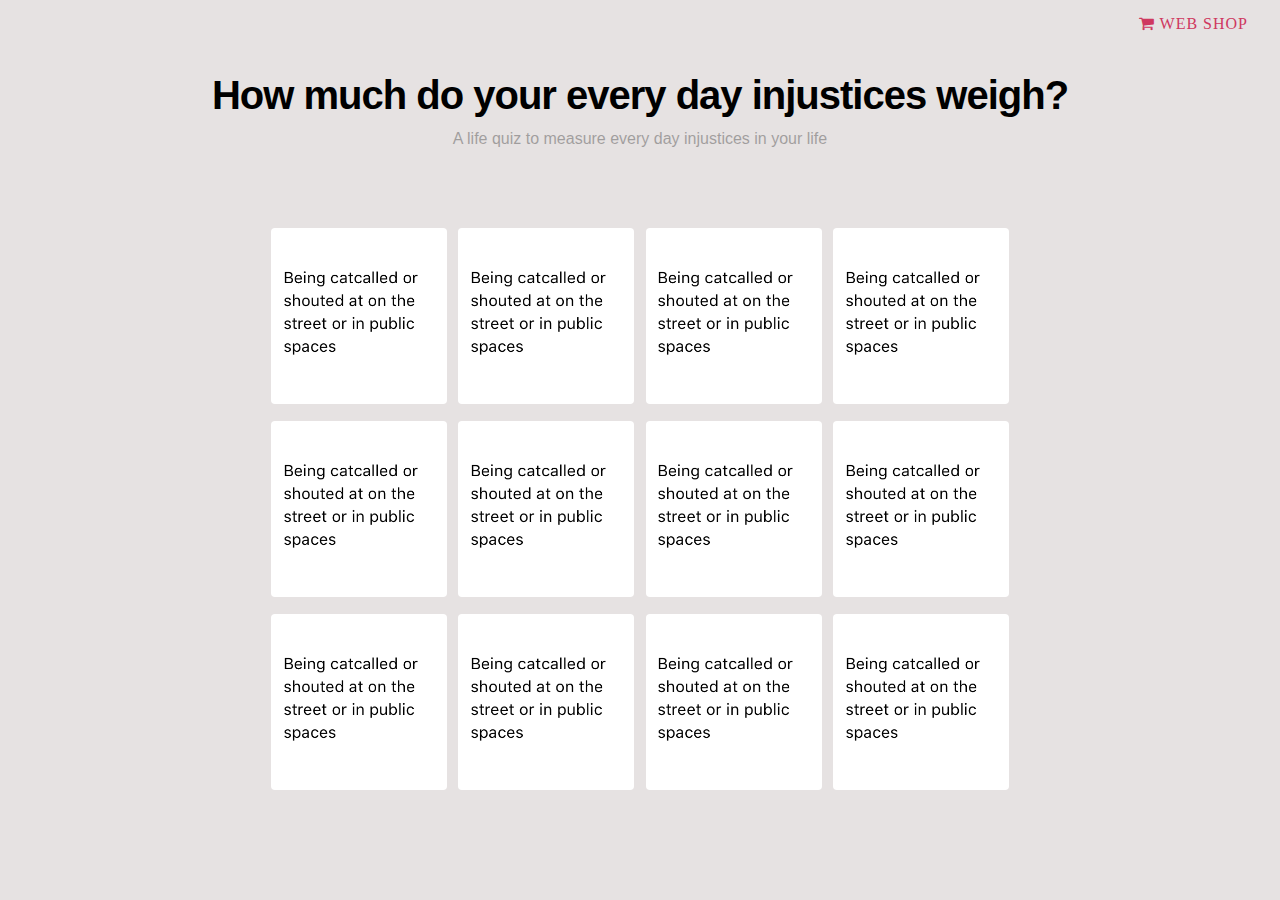
==== index.html @ 74b06e84 "add initial files" ====
<!DOCTYPE html>
<html lang="en" class="no-js">
	<head>
		<meta charset="UTF-8" />
		<meta http-equiv="X-UA-Compatible" content="IE=edge">
		<meta name="viewport" content="width=device-width, initial-scale=1">
		<title>Quiz | Everyday Injustices</title>
		<meta name="description" content="For the Everyday Injustices" />
		<meta name="keywords" content="injustice, micro, aggression, harrassment, everyday" />
		<meta name="author" content="Stephanie Lee" />
		<link rel="shortcut icon" href="../favicon.ico">
		<link rel="stylesheet" type="text/css" href="css/normalize.css" />
		<link rel="stylesheet" type="text/css" href="fonts/font-awesome-4.2.0/css/font-awesome.min.css" />
		<link rel="stylesheet" type="text/css" href="css/demo.css" />
		<link rel="stylesheet" type="text/css" href="css/bottom-area.css" />
		<script src="js/modernizr.custom.js"></script>
	</head>
	<body>
		<div class="container">
			<!-- Top Navigation -->
			<div class="codrops-top clearfix">
				<span class="right"><a class="fa fa-shopping-cart" href="/webshop/index.html"><span> Web Shop</span></a></span>
			</div>
			<div class="content">
				<header class="codrops-header">
					<h1>How much do your every day injustices weigh?
						<span>A life quiz to measure every day injustices in your life</span></h1>

				</header>
				<div id="grid" class="grid clearfix">
					<div class="grid__item"><img class="ma" src="img/ma-00.png"></img></div>
					<div class="grid__item"><img class="ma" src="img/ma-00.png"></img></div>
					<div class="grid__item"><img class="ma" src="img/ma-00.png"></img></div>
					<div class="grid__item"><img class="ma" src="img/ma-00.png"></img></div>
					<div class="grid__item"><img class="ma" src="img/ma-00.png"></img></div>
					<div class="grid__item"><img class="ma" src="img/ma-00.png"></img></div>
					<div class="grid__item"><img class="ma" src="img/ma-00.png"></img></div>
					<div class="grid__item"><img class="ma" src="img/ma-00.png"></img></div>
					<div class="grid__item"><img class="ma" src="img/ma-00.png"></img></div>
					<div class="grid__item"><img class="ma" src="img/ma-00.png"></img></div>
					<div class="grid__item"><img class="ma" src="img/ma-00.png"></img></div>
					<div class="grid__item"><img class="ma" src="img/ma-00.png"></img></div>
				</div>
			</div><!-- /content -->
		</div><!-- /container -->
		<div id="drop-area" class="drop-area">
			<div>
				<div class="drop-area__item"><div class="dummy"></div></div>
				<div class="drop-area__item"><div class="dummy"></div></div>
				<div class="drop-area__item"><div class="dummy"></div></div>
				<div class="drop-area__item"><div class="dummy"></div></div>
			</div>
		</div>
		<div class="drop-overlay"></div>
		<script src="js/draggabilly.pkgd.min.js"></script>
		<script src="js/dragdrop.js"></script>
		<script>
			(function() {
				var body = document.body,
					dropArea = document.getElementById( 'drop-area' ),
					droppableArr = [], dropAreaTimeout;

				// initialize droppables
				[].slice.call( document.querySelectorAll( '#drop-area .drop-area__item' )).forEach( function( el ) {
					droppableArr.push( new Droppable( el, {
						onDrop : function( instance, draggableEl ) {
							// show checkmark inside the droppabe element
							classie.add( instance.el, 'drop-feedback' );
							clearTimeout( instance.checkmarkTimeout );
							instance.checkmarkTimeout = setTimeout( function() {
								classie.remove( instance.el, 'drop-feedback' );
							}, 800 );
							// ...
						}
					} ) );
				} );

				// initialize draggable(s)
				[].slice.call(document.querySelectorAll( '#grid .grid__item' )).forEach( function( el ) {
					new Draggable( el, droppableArr, {
						draggabilly : { containment: document.body },
						onStart : function() {
							// add class 'drag-active' to body
							classie.add( body, 'drag-active' );
							// clear timeout: dropAreaTimeout (toggle drop area)
							clearTimeout( dropAreaTimeout );
							// show dropArea
							classie.add( dropArea, 'show' );
						},
						onEnd : function( wasDropped ) {
							var afterDropFn = function() {
								// hide dropArea
								classie.remove( dropArea, 'show' );
								// remove class 'drag-active' from body
								classie.remove( body, 'drag-active' );
							};

							if( !wasDropped ) {
								afterDropFn();
							}
							else {
								// after some time hide drop area and remove class 'drag-active' from body
								clearTimeout( dropAreaTimeout );
								dropAreaTimeout = setTimeout( afterDropFn, 400 );
							}
						}
					} );
				} );
			})();
		</script>
	</body>
</html>
---- css/demo.css ----
@import url(http://fonts.googleapis.com/css?family=Raleway:200,400,700);

@font-face {
	font-weight: normal;
	font-style: normal;
	font-family: 'codropsicons';
	src:url('../fonts/codropsicons/codropsicons.eot');
	src:url('../fonts/codropsicons/codropsicons.eot?#iefix') format('embedded-opentype'),
		url('../fonts/codropsicons/codropsicons.woff') format('woff'),
		url('../fonts/codropsicons/codropsicons.ttf') format('truetype'),
		url('../fonts/codropsicons/codropsicons.svg#codropsicons') format('svg');
}

*, *:after, *:before { -webkit-box-sizing: border-box; box-sizing: border-box; }
.clearfix:before, .clearfix:after { content: ''; display: table; }
.clearfix:after { clear: both; }

body {
	background: #E6E2E2;
	color: #000;
	font-weight: 400;
	font-size: 1em;
	font-family: 'Playfair Display', Arial, sans-serif;
	letter-spacing: .5px;
}

a {
	color: #CF3860;
	text-decoration: none;
	outline: none;
}

a:hover, a:focus {
	color: #000;
}

.skin-1 { background: #ccd1d5; color: #fff; }
.skin-1 a { color: #3498db; }
.skin-1 a:hover, .skin-1 a:focus { color: #2980b9; }

.skin-2 { background: #333; color: #fff; }
.skin-2 a { color: #edaa62; }
.skin-2 a:hover, .skin-2 a:focus { color: #fff; }

.skin-3 { background: #f1f1f1; color: #6C7A89; }
.skin-3 a { color: #475463; }
.skin-3 a:hover, .skin-3 a:focus { color: #6C7A89; }

.skin-4 { background: #434d55; color: #eee; }
.skin-4 a { color: #2fa0ec; }
.skin-4 a:hover, .skin-4 a:focus { color: #eee; }

.skin-5 { background: #f9f6ee; color: #aaaa9f; }
.skin-5 a { color: #62b989; }
.skin-5 a:hover, .skin-4 a:focus { color: #737369; }

.skin-6 { background: #fff; color: #474843; }
.skin-6 a { color: #ff7474; }
.skin-6 a:hover, .skin-6 a:focus { color: #474843; }

.content {
	max-width: 1290px;
	margin: 0 auto;
	text-align: center;
	-webkit-touch-callout: none;
	-webkit-user-select: none;
	-khtml-user-select: none;
	-moz-user-select: none;
	-ms-user-select: none;
	user-select: none;
}

/* Header */
.codrops-header {
	padding: 0 1em 3em;
	letter-spacing: -1px;
}

.codrops-header h1 {
	font-weight: 700;
	font-size: 2.5em;
	line-height: 1;
}

.codrops-header h1 span {
	display: block;
	font-size: 40%;
	margin-top: 1em;
	font-weight: 400;
	font-family: 'Helvetica Neue', Helvetica, Arial, sans-serif;
	opacity: 0.3;
	letter-spacing: 0px;
}

/* To Navigation Style */
.codrops-top {
	width: 100%;
	text-transform: uppercase;
	font-weight: 700;
	font-size: 1em;
	line-height: 2.2;
}

.codrops-top a {
	display: inline-block;
	padding: 1em 2em;
	text-decoration: none;
	letter-spacing: 1px;
}

.codrops-top span.right {
	float: right;
}

.codrops-top span.right a {
	display: block;
	float: left;
}

.codrops-icon:before {
	margin: 0 4px;
	text-transform: none;
	font-weight: normal;
	font-style: normal;
	font-variant: normal;
	font-family: 'codropsicons';
	line-height: 1;
	speak: none;
	-webkit-font-smoothing: antialiased;
}

.codrops-icon-drop:before {
	content: "\e001";
}

.codrops-icon-prev:before {
	content: "\e004";
}

/* Codrops demo links */
.codrops-demos a {
	font-weight: 700;
	text-transform: uppercase;
	letter-spacing: 1px;
	padding: 0.3em 0;
	margin: 0.25em 1em;
	font-size: 0.75em;
	display: inline-block;
	border-bottom: 2px solid rgba(0,0,0,0.2);
	border-color: initial;
}

.codrops-demos a.current-demo {
	border-bottom-color: transparent;
}

/* Related demos */
.related {
	text-align: center;
	padding-top: 6em;
}

.related p {
	font-size: 1.15em;
}

.related > a {
	vertical-align: top;
	width: calc(100% - 20px);
	max-width: 340px;
	display: inline-block;
	text-align: center;
	margin: 20px 10px;
	padding: 25px;
}

.related a img {
	max-width: 100%;
	opacity: 0.8;
	border-radius: 4px;
}

.related a:hover img,
.related a:active img {
	opacity: 1;
}

.related a h3 {
	margin: 0;
	padding: 0.5em 0 0.3em;
	max-width: 300px;
	text-align: left;
}

@media screen and (max-width: 27em) {
	.codrops-header,
	.related {
		font-size: 75%;
	}
	.codrops-icon {
		font-size: 1.5em;
	}
	.codrops-icon span {
		display: none;
	}
}
---- css/bottom-area.css ----
.grid {
	margin: 0 auto;
	max-width: 50em;
	padding: 0 1em;
}

.grid__item {
	font-size: 2em;
	display: inline-block;
	margin: 0.2em 0.1em;
	padding-top: 2.25em;
	width: 5.5em;
	height: 5.5em;
	border-radius: 4px;
	background: #fff;
	color: #76737C;
	text-align: center;
	position: relative;
}

.grid__item:hover {
	cursor: move;
	cursor: -webkit-grab;
	cursor: grab;
}

.grid__item:active {
	cursor: -webkit-grabbing;
	cursor: grabbing;
}

.grid__item .ma {
	    display: block;
	    width: 5em;
	    position: absolute;
			margin-top: -20%;
			padding: 0.2em 0.4em;
}

.is-dragging {
	background: #4e4c52;
}

.is-active {
	z-index: 100;
}

.is-dropped {
	opacity: 0;
	-webkit-transform: scale3d(0.7,0.7,1) !important;
	transform: scale3d(0.7,0.7,1) !important;
}

.is-complete {
	opacity: 1;
	-webkit-transition: opacity 0.3s, -webkit-transform 0.3s !important;
	transition: opacity 0.3s, transform 0.3s !important;
	-webkit-transform: scale3d(1,1,1) !important;
	transform: scale3d(1,1,1) !important;
}

.animate {
	-webkit-transition: all 0.3s ease-out;
	transition: all 0.3s ease-out;
}

.drop-area {
	position: fixed;
	top: 100%;
	left: 0;
	z-index: 99;
	width: 100%;
	height: 17em;
	background: #CF3860;
	text-align: center;
	-webkit-transition: -webkit-transform 0.5s cubic-bezier(0.6,0,0.4,1);
	transition: transform 0.5s cubic-bezier(0.6,0,0.4,1);
	-webkit-transform: translate3d(0,20px,0);
	transform: translate3d(0,20px,0);
}

.drop-area.show {
	-webkit-transform: translate3d(0,-100%,0);
  transform: translate3d(0,-100%,0);
}

.drop-area > div {
	width: 100%;
	height: 100%;
	-webkit-transition: -webkit-transform 0.4s 0.3s;
	transition: transform 0.4s 0.3s;
	-webkit-transform: translate3d(0,50%,0);
	transform: translate3d(0,50%,0);
}

.drop-area.show > div {
	-webkit-transform: translate3d(0,0,0);
	transform: translate3d(0,0,0);
}

.drop-area__item {
	position: relative;
	display: inline-block;
	margin: 1.25em 1% 1% 1%;
	max-width: 13em;
	width: 20%;
	height: 12em;
	border-radius: 4px;
	background: rgba(255,255,255,0.1);

	-webkit-transition: -webkit-transform 0.3s, background 0.3s;
	transition: transform 0.3s, background 0.3s;
	-webkit-backface-visibility: hidden;
}

.drop-area__item.highlight {
	background: rgba(0,0,0,0.15);
	-webkit-transform: scale3d(1.08,1.08,1);
	transform: scale3d(1.08,1.08,1);
}

.drop-area__item::before,
.drop-area__item::after {
	position: absolute;
	top: 50%;
	left: 0;
	width: 100%;
	color: rgba(0,0,0,0.15);
	font-size: 1.5em;
	margin-top: -0.35em;
	font-family: FontAwesome;
	pointer-events: none;
}

.drop-area__item::before {
	content: 'I have experienced this';
	/*content: '\f067';*/
}

.drop-feedback.drop-area__item::before {
	opacity: 0;
	-webkit-transform: scale3d(0,0,1);
	transform: scale3d(0,0,1);
}

.drop-area__item::after {
	color: rgba(255,253,197,0.6);
	content: '\f00c';
	font-size: 3em;
	margin-top: -0.5em;
	opacity: 0;
	-webkit-transition: opacity 0.3s, -webkit-transform 0.3s;
	transition: opacity 0.3s, transform 0.3s;
	-webkit-transform: scale3d(2,2,1);
	transform: scale3d(2,2,1);
}

.drop-feedback.drop-area__item::after {
	opacity: 1;
	-webkit-transform: scale3d(1,1,1);
	transform: scale3d(1,1,1);
}

.dummy,
.dummy::after {
	position: absolute;
	top: 100%;
	left: 0;
	margin: 0.25em 0;
	height: 0.65em;
	border-radius: 2px;
	background: rgba(0,0,0,0.15);
	-webkit-backface-visibility: hidden;
}

.dummy {
	width: 90%;
}

.dummy::after {
	width: 60%;
	content: '';
}

.drop-overlay {
	position: fixed;
	top: 0;
	left: 0;
	width: 100%;
	height: 100%;
	background: rgba(0,0,0,0.3);
	opacity: 0;
	-webkit-transition: opacity 0.3s;
	transition: opacity 0.3s;
	pointer-events: none;
}

.drop-area.show + .drop-overlay {
	opacity: 1;
}

.helper {
	position: absolute !important;
	margin: 0;
}

@media screen and (max-width: 50em) {
	.grid__item {
		font-size: 1.5em;
	}
	.drop-area {
		font-size: 0.6em;
	}
}

@media screen and (max-width: 25.5em) {
	.grid {
		padding: 0 2em;
	}
	.grid__item {
		font-size: 1em;
	}
}
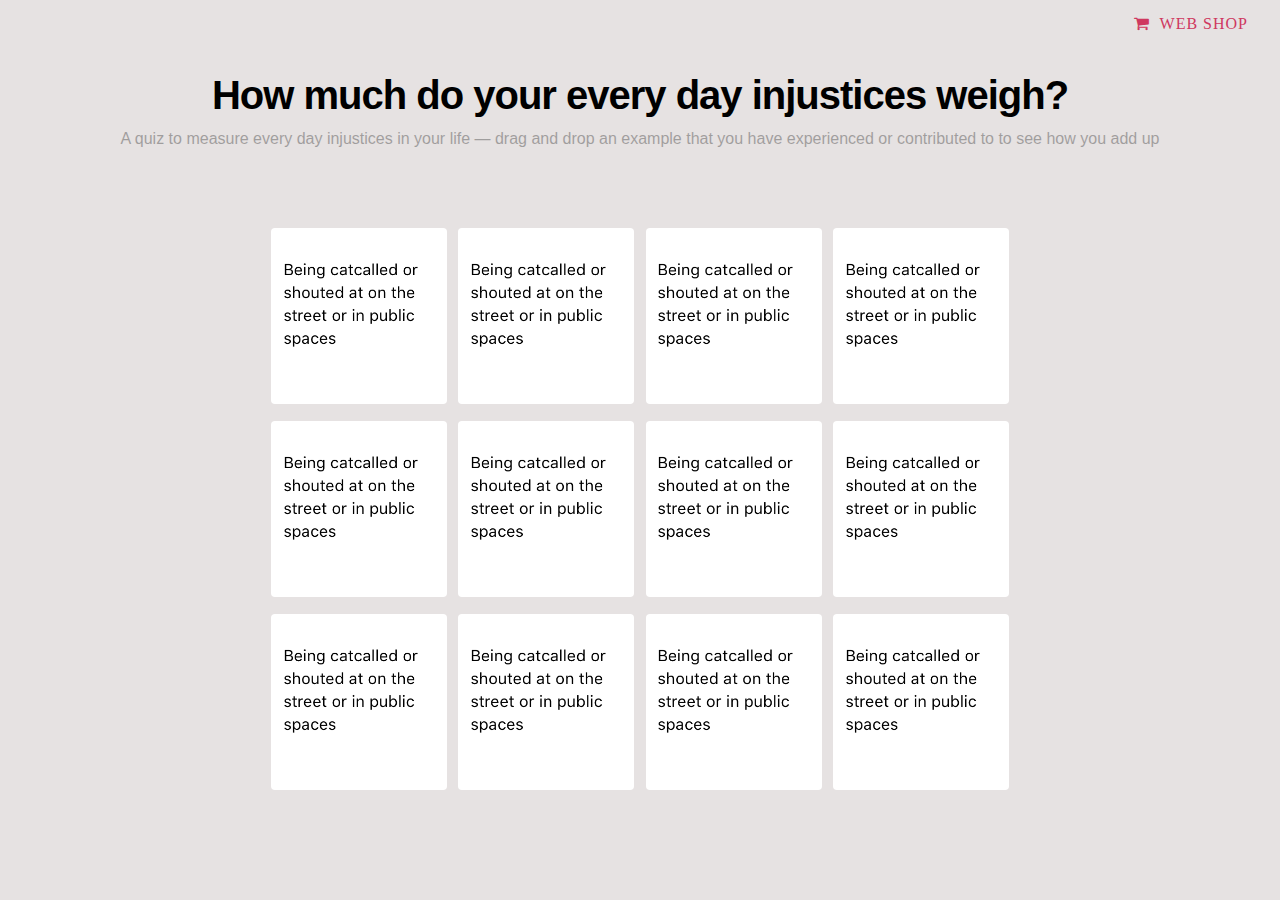
==== commit 8448393b: "webshop link appearance & testing ways to switch out grid examples" ====
--- a/index.html
+++ b/index.html
@@ -19,27 +19,41 @@
 		<div class="container">
 			<!-- Top Navigation -->
 			<div class="codrops-top clearfix">
-				<span class="right"><a class="fa fa-shopping-cart" href="/webshop/index.html"><span> Web Shop</span></a></span>
+				<span class="right"><a class="fa fa-shopping-cart" href="/webshop/index.html"><span>&nbsp;&nbsp;Web Shop</span></a></span>
 			</div>
 			<div class="content">
 				<header class="codrops-header">
 					<h1>How much do your every day injustices weigh?
-						<span>A life quiz to measure every day injustices in your life</span></h1>
+						<span>A quiz to measure every day injustices in your life —
+							drag and drop an example that you have experienced or contributed to to see how you add up
+						</span>
+					</h1>
 
 				</header>
 				<div id="grid" class="grid clearfix">
-					<div class="grid__item"><img class="ma" src="img/ma-00.png"></img></div>
-					<div class="grid__item"><img class="ma" src="img/ma-00.png"></img></div>
-					<div class="grid__item"><img class="ma" src="img/ma-00.png"></img></div>
-					<div class="grid__item"><img class="ma" src="img/ma-00.png"></img></div>
-					<div class="grid__item"><img class="ma" src="img/ma-00.png"></img></div>
-					<div class="grid__item"><img class="ma" src="img/ma-00.png"></img></div>
-					<div class="grid__item"><img class="ma" src="img/ma-00.png"></img></div>
-					<div class="grid__item"><img class="ma" src="img/ma-00.png"></img></div>
-					<div class="grid__item"><img class="ma" src="img/ma-00.png"></img></div>
-					<div class="grid__item"><img class="ma" src="img/ma-00.png"></img></div>
-					<div class="grid__item"><img class="ma" src="img/ma-00.png"></img></div>
-					<div class="grid__item"><img class="ma" src="img/ma-00.png"></img></div>
+					<div class="grid__item"><img class='ma' src='img/ma-00.png'></img></div>
+					<div class="grid__item"><img class='ma' src='img/ma-00.png'></img></div>
+					<div class="grid__item"><img class='ma' src='img/ma-00.png'></img></div>
+					<div class="grid__item"><img class='ma' src='img/ma-00.png'></img></div>
+					<div class="grid__item"><img class='ma' src='img/ma-00.png'></img></div>
+					<div class="grid__item"><img class='ma' src='img/ma-00.png'></img></div>
+					<div class="grid__item"><img class='ma' src='img/ma-00.png'></img></div>
+					<div class="grid__item"><img class='ma' src='img/ma-00.png'></img></div>
+					<div class="grid__item"><img class='ma' src='img/ma-00.png'></img></div>
+					<div class="grid__item"><img class='ma' src='img/ma-00.png'></img></div>
+					<div class="grid__item"><img class='ma' src='img/ma-00.png'></img></div>
+					<div class="grid__item"><img class='ma' src='img/ma-00.png'></img></div>
+					<!-- <div class="grid__item">Micro Justice Issue 002</div>
+					<div class="grid__item">Micro Justice Issue 003</div>
+					<div class="grid__item">Micro Justice Issue 004</div>
+					<div class="grid__item">Micro Justice Issue 005</div>
+					<div class="grid__item">Micro Justice Issue 006</div>
+					<div class="grid__item">Micro Justice Issue 007</div>
+					<div class="grid__item">Micro Justice Issue 008</div>
+					<div class="grid__item">Micro Justice Issue 009</div>
+					<div class="grid__item">Micro Justice Issue 010</div>
+					<div class="grid__item">Micro Justice Issue 011</div>
+					<div class="grid__item">Micro Justice Issue 012</div> -->
 				</div>
 			</div><!-- /content -->
 		</div><!-- /container -->
--- a/css/bottom-area.css
+++ b/css/bottom-area.css
@@ -8,7 +8,7 @@
 	font-size: 2em;
 	display: inline-block;
 	margin: 0.2em 0.1em;
-	padding-top: 2.25em;
+	padding-top: 2em;
 	width: 5.5em;
 	height: 5.5em;
 	border-radius: 4px;
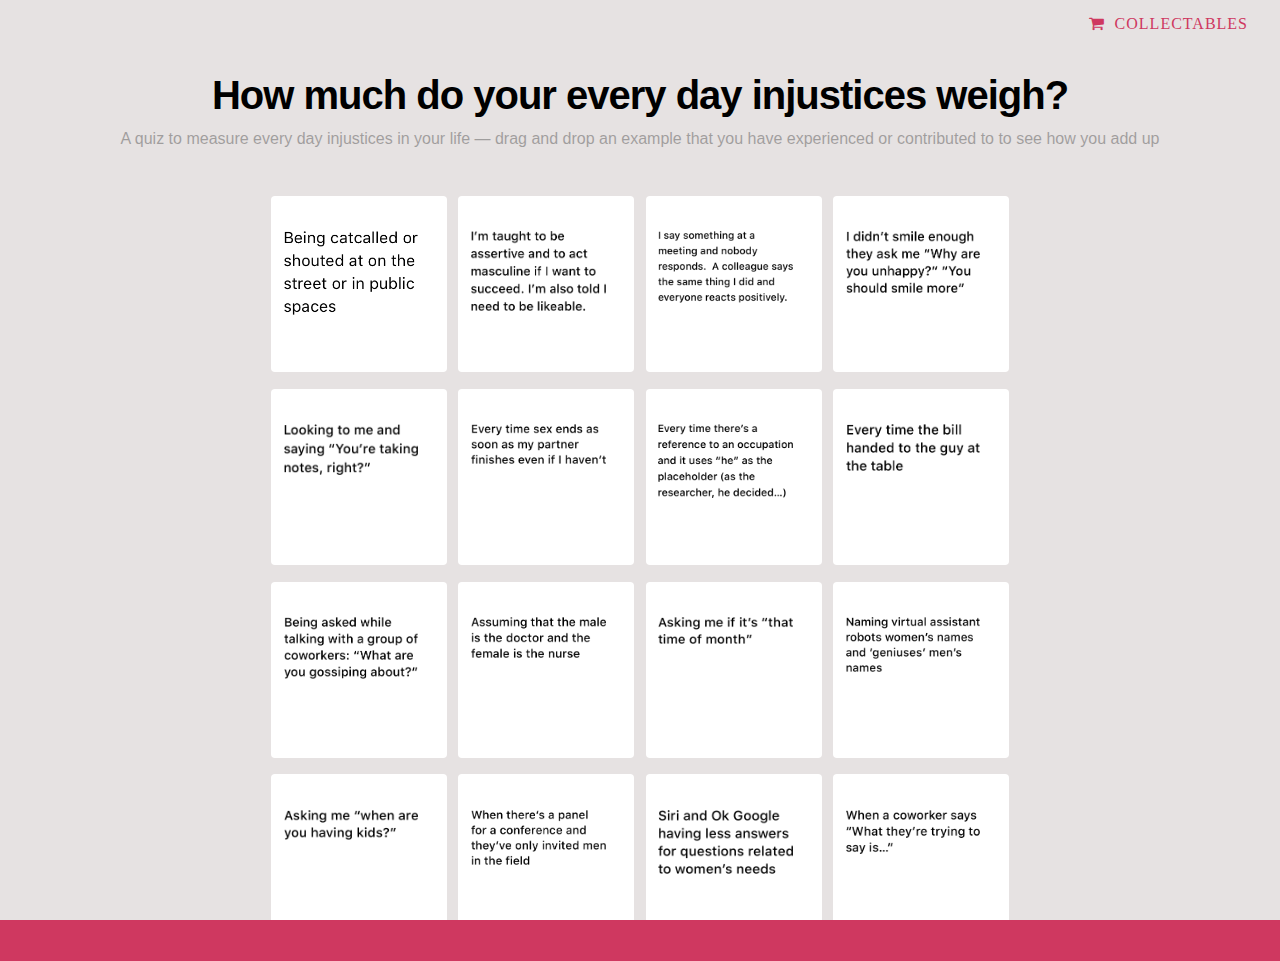
==== commit 81aa396c: "update grid images and link to mj collection" ====
--- a/index.html
+++ b/index.html
@@ -19,7 +19,7 @@
 		<div class="container">
 			<!-- Top Navigation -->
 			<div class="codrops-top clearfix">
-				<span class="right"><a class="fa fa-shopping-cart" href="/webshop/index.html"><span>&nbsp;&nbsp;Web Shop</span></a></span>
+				<span class="right"><a class="fa fa-shopping-cart" href="/webshop/index.html"><span>&nbsp;&nbsp;Collectables</span></a></span>
 			</div>
 			<div class="content">
 				<header class="codrops-header">
@@ -32,17 +32,21 @@
 				</header>
 				<div id="grid" class="grid clearfix">
 					<div class="grid__item"><img class='ma' src='img/ma-00.png'></img></div>
-					<div class="grid__item"><img class='ma' src='img/ma-00.png'></img></div>
-					<div class="grid__item"><img class='ma' src='img/ma-00.png'></img></div>
-					<div class="grid__item"><img class='ma' src='img/ma-00.png'></img></div>
-					<div class="grid__item"><img class='ma' src='img/ma-00.png'></img></div>
-					<div class="grid__item"><img class='ma' src='img/ma-00.png'></img></div>
-					<div class="grid__item"><img class='ma' src='img/ma-00.png'></img></div>
-					<div class="grid__item"><img class='ma' src='img/ma-00.png'></img></div>
-					<div class="grid__item"><img class='ma' src='img/ma-00.png'></img></div>
-					<div class="grid__item"><img class='ma' src='img/ma-00.png'></img></div>
-					<div class="grid__item"><img class='ma' src='img/ma-00.png'></img></div>
-					<div class="grid__item"><img class='ma' src='img/ma-00.png'></img></div>
+					<div class="grid__item"><img class='ma' src='img/ma-01.png'></img></div>
+					<div class="grid__item"><img class='ma' src='img/ma-02.png'></img></div>
+					<div class="grid__item"><img class='ma' src='img/ma-03.png'></img></div>
+					<div class="grid__item"><img class='ma' src='img/ma-04.png'></img></div>
+					<div class="grid__item"><img class='ma' src='img/ma-05.png'></img></div>
+					<div class="grid__item"><img class='ma' src='img/ma-06.png'></img></div>
+					<div class="grid__item"><img class='ma' src='img/ma-07.png'></img></div>
+					<div class="grid__item"><img class='ma' src='img/ma-08.png'></img></div>
+					<div class="grid__item"><img class='ma' src='img/ma-09.png'></img></div>
+					<div class="grid__item"><img class='ma' src='img/ma-10.png'></img></div>
+					<div class="grid__item"><img class='ma' src='img/ma-11.png'></img></div>
+					<div class="grid__item"><img class='ma' src='img/ma-12.png'></img></div>
+					<div class="grid__item"><img class='ma' src='img/ma-13.png'></img></div>
+					<div class="grid__item"><img class='ma' src='img/ma-14.png'></img></div>
+					<div class="grid__item"><img class='ma' src='img/ma-15.png'></img></div>
 					<!-- <div class="grid__item">Micro Justice Issue 002</div>
 					<div class="grid__item">Micro Justice Issue 003</div>
 					<div class="grid__item">Micro Justice Issue 004</div>
--- a/css/demo.css
+++ b/css/demo.css
@@ -72,7 +72,7 @@
 
 /* Header */
 .codrops-header {
-	padding: 0 1em 3em;
+	padding: 0 1em 1em;
 	letter-spacing: -1px;
 }
 
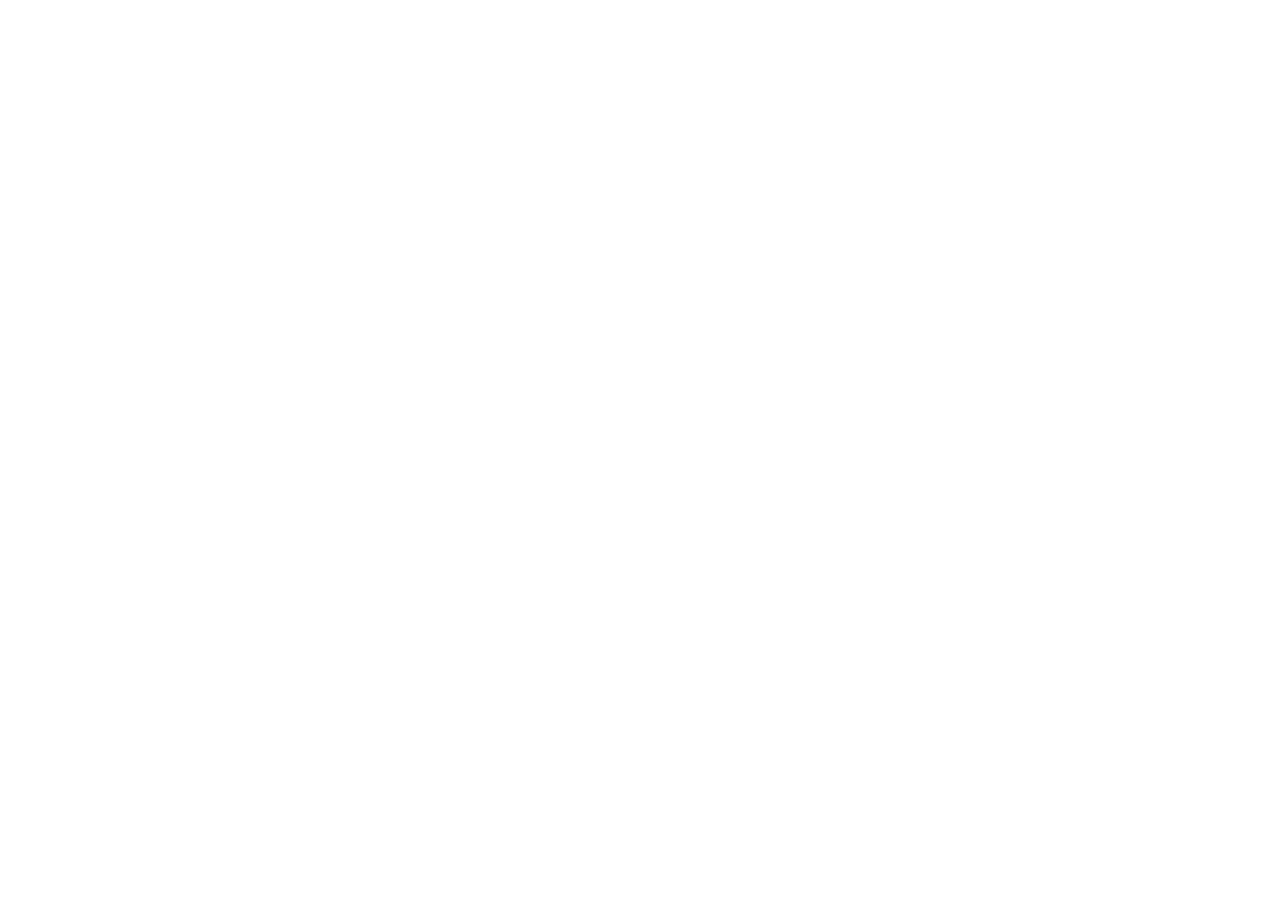
==== commit e965db92: "add landing page with concept summary" ====
--- a/index.html
+++ b/index.html
@@ -4,127 +4,19 @@
 		<meta charset="UTF-8" />
 		<meta http-equiv="X-UA-Compatible" content="IE=edge">
 		<meta name="viewport" content="width=device-width, initial-scale=1">
-		<title>Quiz | Everyday Injustices</title>
+		<title>Micro Justice</title>
 		<meta name="description" content="For the Everyday Injustices" />
 		<meta name="keywords" content="injustice, micro, aggression, harrassment, everyday" />
 		<meta name="author" content="Stephanie Lee" />
 		<link rel="shortcut icon" href="../favicon.ico">
 		<link rel="stylesheet" type="text/css" href="css/normalize.css" />
-		<link rel="stylesheet" type="text/css" href="fonts/font-awesome-4.2.0/css/font-awesome.min.css" />
-		<link rel="stylesheet" type="text/css" href="css/demo.css" />
-		<link rel="stylesheet" type="text/css" href="css/bottom-area.css" />
+		<link rel="stylesheet" type="text/css" href="css/landing.css" />
 		<script src="js/modernizr.custom.js"></script>
 	</head>
 	<body>
 		<div class="container">
-			<!-- Top Navigation -->
-			<div class="codrops-top clearfix">
-				<span class="right"><a class="fa fa-shopping-cart" href="/webshop/index.html"><span>&nbsp;&nbsp;Collectables</span></a></span>
-			</div>
-			<div class="content">
-				<header class="codrops-header">
-					<h1>How much do your every day injustices weigh?
-						<span>A quiz to measure every day injustices in your life —
-							drag and drop an example that you have experienced or contributed to to see how you add up
-						</span>
-					</h1>
-
-				</header>
-				<div id="grid" class="grid clearfix">
-					<div class="grid__item"><img class='ma' src='img/ma-00.png'></img></div>
-					<div class="grid__item"><img class='ma' src='img/ma-01.png'></img></div>
-					<div class="grid__item"><img class='ma' src='img/ma-02.png'></img></div>
-					<div class="grid__item"><img class='ma' src='img/ma-03.png'></img></div>
-					<div class="grid__item"><img class='ma' src='img/ma-04.png'></img></div>
-					<div class="grid__item"><img class='ma' src='img/ma-05.png'></img></div>
-					<div class="grid__item"><img class='ma' src='img/ma-06.png'></img></div>
-					<div class="grid__item"><img class='ma' src='img/ma-07.png'></img></div>
-					<div class="grid__item"><img class='ma' src='img/ma-08.png'></img></div>
-					<div class="grid__item"><img class='ma' src='img/ma-09.png'></img></div>
-					<div class="grid__item"><img class='ma' src='img/ma-10.png'></img></div>
-					<div class="grid__item"><img class='ma' src='img/ma-11.png'></img></div>
-					<div class="grid__item"><img class='ma' src='img/ma-12.png'></img></div>
-					<div class="grid__item"><img class='ma' src='img/ma-13.png'></img></div>
-					<div class="grid__item"><img class='ma' src='img/ma-14.png'></img></div>
-					<div class="grid__item"><img class='ma' src='img/ma-15.png'></img></div>
-					<!-- <div class="grid__item">Micro Justice Issue 002</div>
-					<div class="grid__item">Micro Justice Issue 003</div>
-					<div class="grid__item">Micro Justice Issue 004</div>
-					<div class="grid__item">Micro Justice Issue 005</div>
-					<div class="grid__item">Micro Justice Issue 006</div>
-					<div class="grid__item">Micro Justice Issue 007</div>
-					<div class="grid__item">Micro Justice Issue 008</div>
-					<div class="grid__item">Micro Justice Issue 009</div>
-					<div class="grid__item">Micro Justice Issue 010</div>
-					<div class="grid__item">Micro Justice Issue 011</div>
-					<div class="grid__item">Micro Justice Issue 012</div> -->
-				</div>
+			<div class="bg">
 			</div><!-- /content -->
 		</div><!-- /container -->
-		<div id="drop-area" class="drop-area">
-			<div>
-				<div class="drop-area__item"><div class="dummy"></div></div>
-				<div class="drop-area__item"><div class="dummy"></div></div>
-				<div class="drop-area__item"><div class="dummy"></div></div>
-				<div class="drop-area__item"><div class="dummy"></div></div>
-			</div>
-		</div>
-		<div class="drop-overlay"></div>
-		<script src="js/draggabilly.pkgd.min.js"></script>
-		<script src="js/dragdrop.js"></script>
-		<script>
-			(function() {
-				var body = document.body,
-					dropArea = document.getElementById( 'drop-area' ),
-					droppableArr = [], dropAreaTimeout;
-
-				// initialize droppables
-				[].slice.call( document.querySelectorAll( '#drop-area .drop-area__item' )).forEach( function( el ) {
-					droppableArr.push( new Droppable( el, {
-						onDrop : function( instance, draggableEl ) {
-							// show checkmark inside the droppabe element
-							classie.add( instance.el, 'drop-feedback' );
-							clearTimeout( instance.checkmarkTimeout );
-							instance.checkmarkTimeout = setTimeout( function() {
-								classie.remove( instance.el, 'drop-feedback' );
-							}, 800 );
-							// ...
-						}
-					} ) );
-				} );
-
-				// initialize draggable(s)
-				[].slice.call(document.querySelectorAll( '#grid .grid__item' )).forEach( function( el ) {
-					new Draggable( el, droppableArr, {
-						draggabilly : { containment: document.body },
-						onStart : function() {
-							// add class 'drag-active' to body
-							classie.add( body, 'drag-active' );
-							// clear timeout: dropAreaTimeout (toggle drop area)
-							clearTimeout( dropAreaTimeout );
-							// show dropArea
-							classie.add( dropArea, 'show' );
-						},
-						onEnd : function( wasDropped ) {
-							var afterDropFn = function() {
-								// hide dropArea
-								classie.remove( dropArea, 'show' );
-								// remove class 'drag-active' from body
-								classie.remove( body, 'drag-active' );
-							};
-
-							if( !wasDropped ) {
-								afterDropFn();
-							}
-							else {
-								// after some time hide drop area and remove class 'drag-active' from body
-								clearTimeout( dropAreaTimeout );
-								dropAreaTimeout = setTimeout( afterDropFn, 400 );
-							}
-						}
-					} );
-				} );
-			})();
-		</script>
 	</body>
 </html>
--- a/css/landing.css
+++ b/css/landing.css
@@ -0,0 +1,35 @@
+@import url(http://fonts.googleapis.com/css?family=Raleway:200,400,700);
+
+@font-face {
+	font-weight: normal;
+	font-style: normal;
+	font-family: 'codropsicons';
+	src:url('../fonts/codropsicons/codropsicons.eot');
+	src:url('../fonts/codropsicons/codropsicons.eot?#iefix') format('embedded-opentype'),
+		url('../fonts/codropsicons/codropsicons.woff') format('woff'),
+		url('../fonts/codropsicons/codropsicons.ttf') format('truetype'),
+		url('../fonts/codropsicons/codropsicons.svg#codropsicons') format('svg');
+}
+
+*, *:after, *:before { -webkit-box-sizing: border-box; box-sizing: border-box; }
+.clearfix:before, .clearfix:after { content: ''; display: table; }
+.clearfix:after { clear: both; }
+
+html {
+	height: 100%;
+}
+
+body {
+	height: 100%;
+}
+.container {
+	height: 100%;
+}
+
+.bg {
+	background-image: url("../img/bg.png");
+	height: 100%;
+	background-position: center;
+  background-repeat: no-repeat;
+  background-size: cover;
+}
